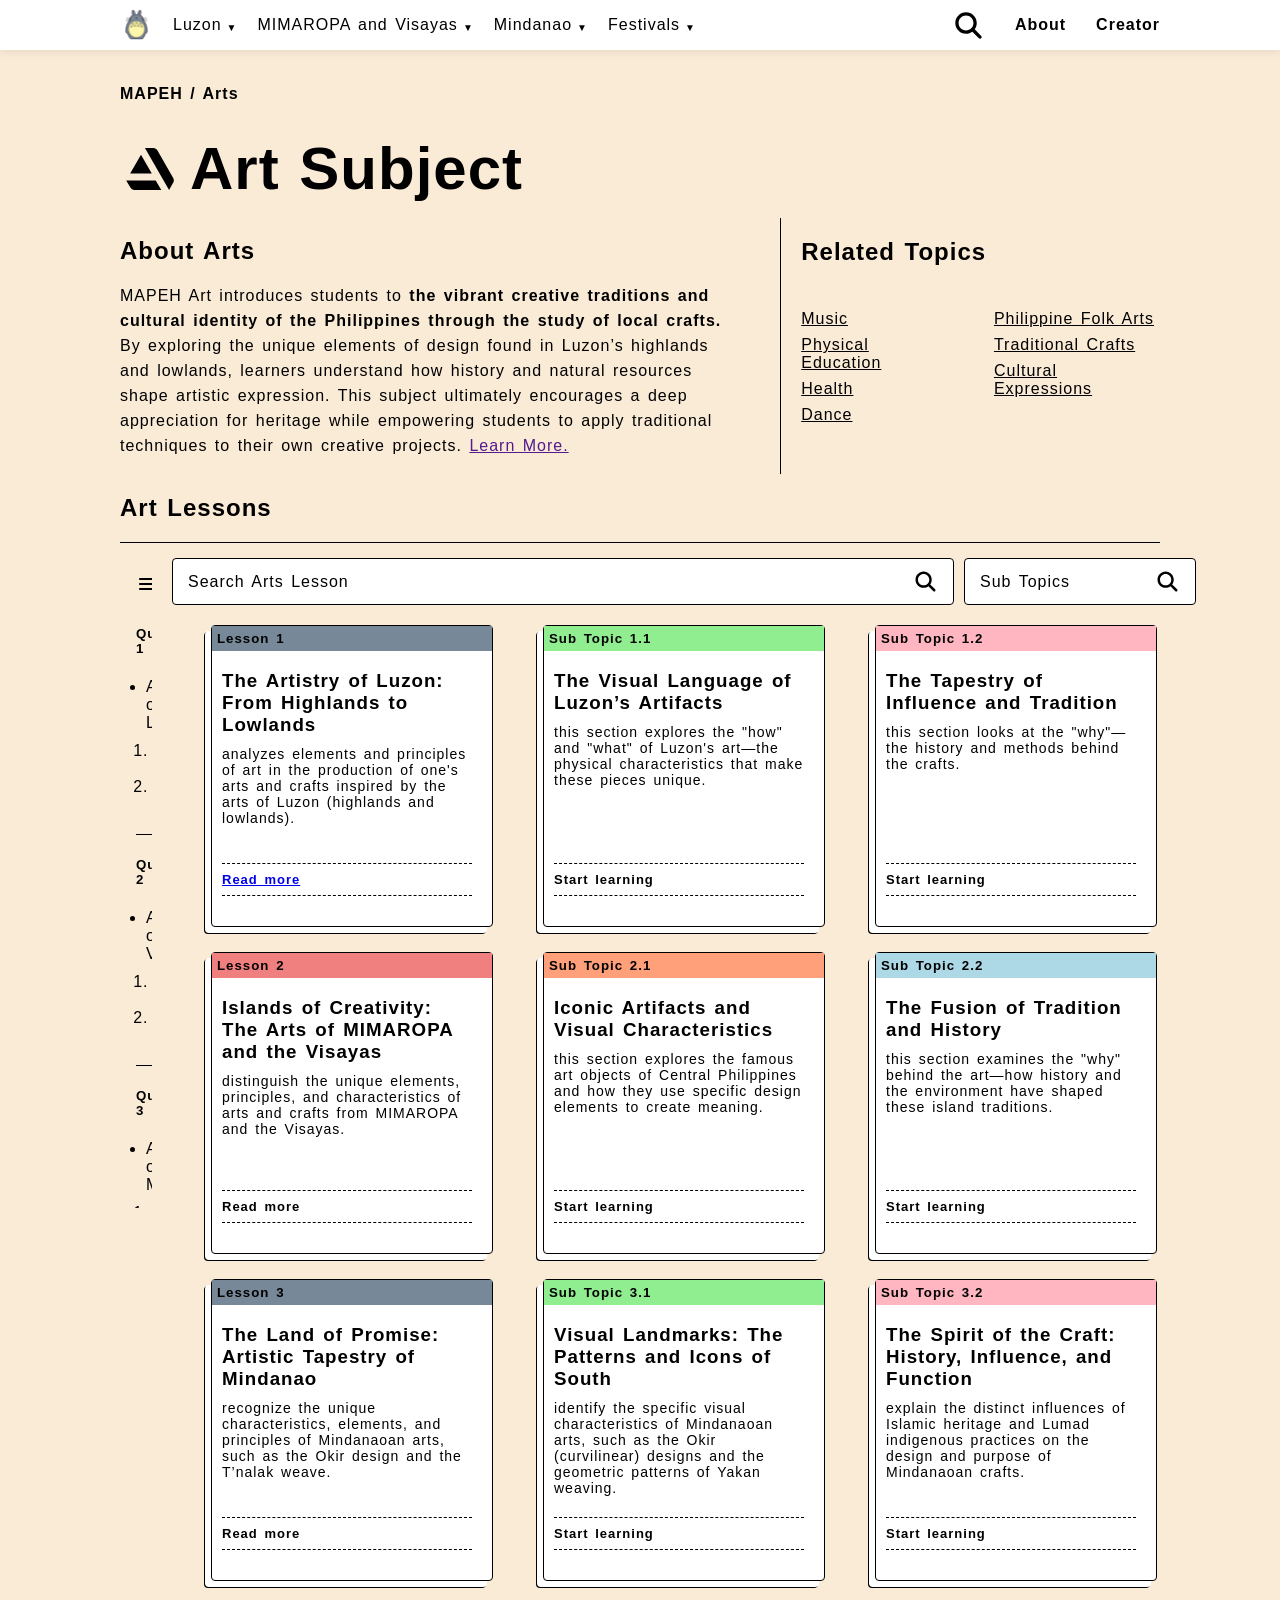
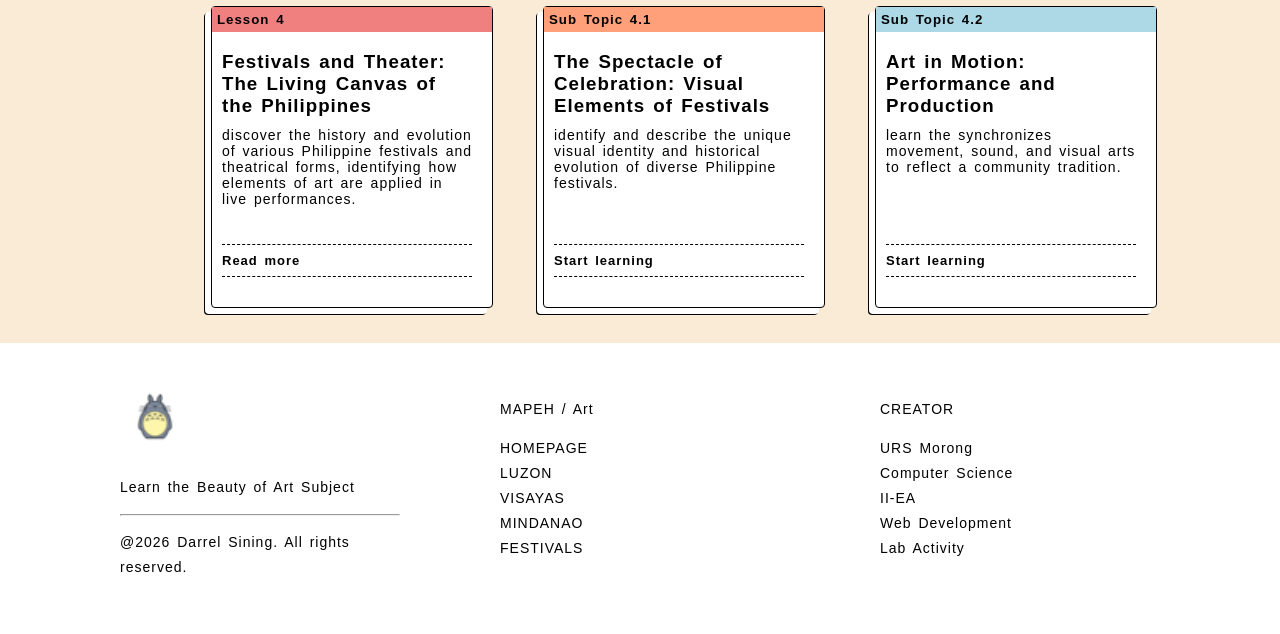
==== index.html @ 720c4911 "eyes" ====
<!DOCTYPE html>
<html lang="en">
<head>
    <meta charset="UTF-8">
    <meta name="viewport" content="width=device-width, initial-scale=1.0">
    <link rel="stylesheet" href="styles.css">
    <title>Arts</title>
</head>
<body>
    <div class="navigation-bar">
        <div class="logo-and-lessons">
            <img src="assets/icons/icons8-totoro-100ico.ico" alt="totoro ico">
            <ul>
                <li><a href="">Luzon <span class="arrow">▼</span></a></li>
                <li><a href="">MIMAROPA and Visayas <span class="arrow">▼</span></a></li>
                <li><a href="">Mindanao <span class="arrow">▼</span></a></li>
                <li><a href="">Festivals <span class="arrow">▼</span></a></li>
            </ul>
        </div>
        <div class="more">
            <img src="assets/icons/search.svg" alt="search">
            <p><a href=""><b>About</b></a></p>
            <p><a href=""><b>Creator</b></a></p>
        </div>
    </div>
    <div class="introduction">
        <p><b>MAPEH / Arts</b></p>
        <div class="logo-text">
            <img src="assets/icons/art.svg" alt="art icon">
            <h1>Art Subject</h1>
        </div>
    </div>
    <div class="introduction-infos-flex">
        <div class="introduction-infos">
            <h2>About Arts</h2>
            <p>MAPEH Art introduces students to <b>the vibrant creative traditions and cultural identity of the Philippines through the study of local crafts.</b> By exploring the unique elements of design found in Luzon’s highlands and lowlands, learners understand how history and natural resources shape artistic expression. This subject ultimately encourages a deep appreciation for heritage while empowering students to apply traditional techniques to their own creative projects. <a href="">Learn More.</a></p>
        </div>
        <div class="related-topics">
            <h2>Related Topics</h2>
            <div class="related-topics-list">
                <ul>
                    <li><a href="">Music</a></li>
                    <li><a href="">Physical Education</a></li>
                    <li><a href="">Health</a></li>
                    <li><a href="">Dance</a></li>
                </ul>
                <ul>
                    <li><a href="">Philippine Folk Arts</a></li>
                    <li><a href="">Traditional Crafts</a></li>
                    <li><a href="">Cultural Expressions</a></li>
                </ul>
            </div>
        </div>
    </div>
    <div class="lessons-header">
        <h2>Art Lessons</h2>
    </div>
    <div class="lessons-browse-all">
        <div class="lessons-browse">   
            <div class="lessons-browse-left">
                <img src="assets/icons/bars.svg" alt="bars icon">
                <h3>Browse</h3>
                <p>12 results</p>
            </div>
            <div class="lessons-list">
                <h5>Quarter 1</h5>
                <ul>
                    <li>Art of Luzon</li>
                    <ol>
                        <li>The Visual</li>
                        <li>The Tapesrty</li>
                    </ol>
                </ul>
                <h5>Quarter 2</h5>
                <ul>
                    <li>Art of Visayas</li>
                    <ol>
                        <li>Artifacts Visual</li>
                        <li>The Fusion</li>
                    </ol>
                </ul>
                <h5>Quarter 3</h5>
                <ul>
                    <li>Art of Mindanao</li>
                    <ol>
                        <li>Icons of South</li>
                        <li>Spirit Craft</li>
                    </ol>
                </ul>
                <h5>Quarter 4</h5>
                <ul>
                    <li>Art of Festivals</li>
                    <ol>
                        <li>The Spectacle</li>
                        <li>Art in Motion</li>
                    </ol>
                </ul>
                <div class="quiz-section">
                <h5>Qiuz</h5>
                <div class="quiz-button">
                        <a href=""><img src="assets/icons/feather.svg"></a>
                        <p><a href="">Take here</a></p>
                    </div>
                </div>
            </div>
        </div>
        <div class="lessons-all">
            <div class="lesson-search">
                <div class="lesson-search-text" >
                    <p>Search Arts Lesson</p>
                    <img src="assets/icons/search.svg" alt="search">
                </div>
                <div class="lesson-search-sub">
                    <p>Sub Topics</p>
                    <img src="assets/icons/search.svg" alt="search">
                </div>
            </div>
            <div class="lesson-box">
                <div class="select-box-lesson">
                    <h5 style="background-color: lightslategray;">Lesson 1</h5>
                    <h3>The Artistry of Luzon: From Highlands to Lowlands</h3>
                    <p>analyzes elements and principles of art in the production of one's arts and crafts inspired by the arts of Luzon (highlands and lowlands).</p>
                    <h6><a href="lesson1.html">Read more</a></h6>
                </div>
                <div class="select-box-lesson" >
                    <h5 style="background-color: lightgreen;">Sub Topic 1.1</h5>
                    <h3>The Visual Language of Luzon’s Artifacts</h3>
                    <p>this section explores the "how" and "what" of Luzon's art—the physical characteristics that make these pieces unique.</p>
                    <h6>Start learning</h6>
                </div>
                <div class="select-box-lesson" >
                    <h5 style="background-color: lightpink;">Sub Topic 1.2</h5>
                    <h3>The Tapestry of Influence and Tradition</h3>
                    <p>this section looks at the "why"—the history and methods behind the crafts.</p>
                    <h6>Start learning</h6>
                </div>
            </div>
            <div class="lesson-box">
                <div class="select-box-lesson">
                    <h5 style="background-color: lightcoral;">Lesson 2</h5>
                    <h3>Islands of Creativity: The Arts of MIMAROPA and the Visayas</h3>
                    <p>distinguish the unique elements, principles, and characteristics of arts and crafts from MIMAROPA and the Visayas.</p>
                    <h6>Read more</h6>
                </div>
                <div class="select-box-lesson" >
                    <h5 style="background-color: lightsalmon;">Sub Topic 2.1</h5>
                    <h3>Iconic Artifacts and Visual Characteristics</h3>
                    <p>this section explores the famous art objects of Central Philippines and how they use specific design elements to create meaning.</p>
                    <h6>Start learning</h6>
                </div>
                <div class="select-box-lesson" >
                    <h5 style="background-color: lightblue;">Sub Topic 2.2</h5>
                    <h3>The Fusion of Tradition and History</h3>
                    <p>this section examines the "why" behind the art—how history and the environment have shaped these island traditions.</p>
                    <h6>Start learning</h6>
                </div>
            </div>
            <div class="lesson-box">
                <div class="select-box-lesson">
                    <h5 style="background-color: lightslategray;">Lesson 3</h5>
                    <h3>The Land of Promise: Artistic Tapestry of Mindanao</h3>
                    <p>recognize the unique characteristics, elements, and principles of Mindanaoan arts, such as the Okir design and the T’nalak weave.</p>
                    <h6>Read more</h6>
                </div>
                <div class="select-box-lesson" >
                    <h5 style="background-color: lightgreen;">Sub Topic 3.1</h5>
                    <h3>Visual Landmarks: The Patterns and Icons of South</h3>
                    <p>identify the specific visual characteristics of Mindanaoan arts, such as the Okir (curvilinear) designs and the geometric patterns of Yakan weaving.</p>
                    <h6>Start learning</h6>
                </div>
                <div class="select-box-lesson" >
                    <h5 style="background-color: lightpink;">Sub Topic 3.2</h5>
                    <h3>The Spirit of the Craft: History, Influence, and Function</h3>
                    <p>explain the distinct influences of Islamic heritage and Lumad indigenous practices on the design and purpose of Mindanaoan crafts.</p>
                    <h6>Start learning</h6>
                </div>
            </div>
            <div class="lesson-box">
                <div class="select-box-lesson">
                    <h5 style="background-color: lightcoral;">Lesson 4</h5>
                    <h3>Festivals and Theater: The Living Canvas of the Philippines</h3>
                    <p>discover the history and evolution of various Philippine festivals and theatrical forms, identifying how elements of art are applied in live performances.</p>
                    <h6>Read more</h6>
                </div>
                <div class="select-box-lesson" >
                    <h5 style="background-color: lightsalmon;">Sub Topic 4.1</h5>
                    <h3>The Spectacle of Celebration: Visual Elements of Festivals</h3>
                    <p>identify and describe the unique visual identity and historical evolution of diverse Philippine festivals.<p>
                    <h6>Start learning</h6>
                </div>
                <div class="select-box-lesson" >
                    <h5 style="background-color: lightblue;">Sub Topic 4.2</h5>
                    <h3>Art in Motion: Performance and Production</h3>
                    <p>learn the synchronizes movement, sound, and visual arts to reflect a community tradition.</p>
                    <h6>Start learning</h6>
                </div>
            </div>
        </div>
    </div>
    <div class="footer">
        <div>
            <img src="assets/icons/icons8-totoro-100ico.ico" alt="totoro ico">
            <p>Learn the Beauty of Art Subject</p>
            <hr>
            <p>@2026 Darrel Sining. All rights reserved.</p>
        </div>
        <div>
            <p>MAPEH / Art</p>
            <ul style="letter-spacing: 1px; word-spacing: 2px; line-height: 25px;">
                <li><a href="">HOMEPAGE</a></li>
                <li><a href="">LUZON</a></li>
                <li><a href="">VISAYAS</a></li>
                <li><a href="">MINDANAO</a></li>
                <li><a href="">FESTIVALS</a></li>
            </ul>
        </div>
        <div class="about">
            <p><a href="creator.html">CREATOR</a></p>
            <ul style="letter-spacing: 1px; word-spacing: 2px; line-height: 25px;">
                <li>URS Morong</li>
                <li>Computer Science</li>
                <li>II-EA</li>
                <li>Web Development</li>
                <li>Lab Activity</li>
            </ul>
        </div>
    </div>
</body>
</html>
---- styles.css ----
body {
    margin: 0;
    background-color: antiquewhite;
    color: black;
    font-family: sans-serif;
    letter-spacing: 1px;
    word-spacing: 2px;
}
.navigation-bar {
    background-color: white;
    position: sticky;
    top: 0;
    z-index: 1000;
    display: flex;
    justify-content: space-between;
    align-items: center;
    padding-left: 120px;
    padding-right: 120px;
    margin: 0;
    box-shadow: 0 2px 8px rgba(0, 0, 0, 0.08);
}
.navigation-bar img {
    width: 33px;
    height: 33px;
}
.navigation-bar ul {
    display: flex;
    list-style-type: none;
    gap: 20px;
    margin: 0;
    padding: 0;
}
.logo-and-lessons {
    display: flex;
    align-items: center;
    gap: 20px;
}
.more {
    display: flex;
    align-items: center;
    gap: 30px;
}
.navigation-bar a {
    text-decoration: none;
    color: black;
    display: inline-flex;
    align-items: center;
    gap: 5px;
}
.arrow {
    font-size: 10px;
    line-height: 1;
    margin-top: 5px;
}
.introduction {
    margin-top: 35px;
    margin-left: 120px;
    margin-right: 120px;
}
.introduction img {
    width: 60px;
    height: 60px;
}
.introduction .logo-text {
    display: flex;
    align-items: center;
    gap: 10px;
    font-size: 30px;
    margin-bottom: -25px;
    margin-top: -25px;
}
.introduction-infos-flex {
    display: flex;
    gap: 20px;
    margin-left: 120px;
    margin-right: 120px;
}
.introduction-infos {
    width: 60%;
    padding-right: 45px;
    border-right: 1px solid black;
    letter-spacing: 1px;
    word-spacing: 2px;
    line-height: 25px;
}
.related-topics-list {
    display: flex;
    padding: 0;
    gap: 40px;
    ul {
        list-style-type: none;
        padding: 0;
    }
    li {
        margin-top: 8px;
    }
    a {
        text-decoration: underline;
        color: black;
    }
}
.lessons-header {
    margin-left: 120px;
    margin-right: 120px;
    border-bottom: 1px solid black;
    margin-bottom: 15px;
}
.lessons-browse-all {
    display: flex;
    margin-left: 120px;
    margin-right: 120px;
}
.lessons-browse {
    position: sticky;
    top: 80px;
    width: 25%;
    max-height: 650px;
    overflow-y: auto;
    padding: 16px;
    box-sizing: border-box;
}
.lessons-browse-left {
    display: flex;
    align-items: center;
    gap: 10px;
    margin-top: -20px;
    flex-wrap: nowrap;
    img {
        width: 20px;
        height: 20px;
    }
    p {
        margin: 0;
        white-space: nowrap;
    }
}
.lessons-list {
    margin-top: -10px;
}
.lessons-list ul {
    border-bottom: 1px solid black;
    margin-top: -10px;
    padding: 10px;
}
.lessons-list ol {
    padding: 10px;
}
.lessons-all {
    margin-left: 20px;
}
.lesson-search {
    display: flex;
    gap: 10px;
    align-items: center;
}
.lesson-search-text,
.lesson-search-sub {
    background-color: white;
    padding: 10px 15px;
    border: 1px solid black;
    border-radius: 4px;
    display: flex;
    align-items: center;
    justify-content: space-between;
    white-space: nowrap;
}
.lesson-search-text {
    width: 750px;
}
.lesson-search-sub {
    width: 200px;
}
.lesson-search-text p,
.lesson-search-sub p {
    margin: 0;
}
.lesson-search-text img,
.lesson-search-sub img {
    width: 25px;
    height: 25px;
    margin: 0;
    padding: 0;
}
.lesson-box {
    margin-top: 20px;
    margin-bottom: 25px;
    display: flex;
    justify-content: center;
    gap: 50px;
}
.select-box-lesson {
    width: 25%;
    background-color: white;
    border: 1px solid black;
    border-radius: 4px;
    padding-left: 10px;
    padding-right: 20px;
    height: 300px;
    width: 250px;
    box-shadow: 
    -6px 6px 0px 0px white,     
    -7px 7px 0px 0px black;
    display: flex;
    flex-direction: column;
}
.select-box-lesson p {
    margin-top: -8px;
    font-size: 14px;
}
.select-box-lesson h5 {
    margin: -0px;
    padding: 5px;
    margin-left: -10px;
    margin-right: -20px;
}
.select-box-lesson h6 {
    border-top: 1px dashed black;
    border-bottom: 1px dashed black;
    margin-top: auto;
    font-size: 13px;
    padding-top: 8px;
    padding-bottom: 8px;
}
.quiz-button {
    background-color: cadetblue;
    border: 1px solid black;
    border-radius: 4px;
    display: flex;
    align-items: center;
    gap: 10px;
    padding: 10px;
}
.quiz-button img {
    width: 25px;
    height: 25px;
}
.quiz-button p {
    margin: 0;
}
.quiz-button a {
    text-decoration: none;
    color: black;
}
.footer {
    margin-top: 10px;
    font-size: 14px;
    color: black;
    background-color: white;
    display: flex;
    flex-wrap: wrap;
    justify-content: space-between;
    gap: 100px;
    padding: 40px 120px;
    box-sizing: border-box;
    letter-spacing: 1px;
    word-spacing: 2px;
    line-height: 25px;
    box-shadow: 0 2px 8px rgba(0, 0.08, 0, 0.);
}
.footer > div {
    flex: 1 1 250px;
    min-width: 220px;
}
.footer ul {
    list-style: none;
    padding: 0;
    margin: 0;
}
.footer img {
    padding: 10px;
    height: 50px;
    width: 50px;
}
.footer a {
    color: black;
    text-decoration: none;
}
.textile-bg {
    padding: 20px;
    background-image: url(assets/images/texting-bg.jpg);
}
.lesson-box-intro {
    background-color: antiquewhite;
    width: 65%;
    height: 410px;
    margin-left: 17.5%;
    border-radius: 4px;
}
.lesson-intro {
    display: flex;
    padding: 30px;
    gap: 10px;
}
.lesson-introduction {
    width: 65%;
    padding-right: 10px;
}
.lesson-path-box {
    margin-top: 30px;
    height: 70%;
    width: 30%;
    border: 1px solid black;
    padding: 25px;
    padding-top: 15px;
    box-shadow: 
    6px 6px 0px 0px antiquewhite,     
    7px 7px 0px 0px black;
}
.lesson-path-box .sub-topics {
    display: flex;
    align-items: center;
    border-bottom: 1px solid black;
}
.sub-topics img {
    width: 25px;
    height: 25px;
}
.lesson-path-box p {
    padding-bottom: 10px;
}
.read-more-button {
    background-color: blue;
    border-radius: 4px;
    margin-left: 3%;
    width: 120px;
    margin-top: -10px;
}
.read-more-button p {
    text-align: center;
    padding: 10px;
    color: white;
}
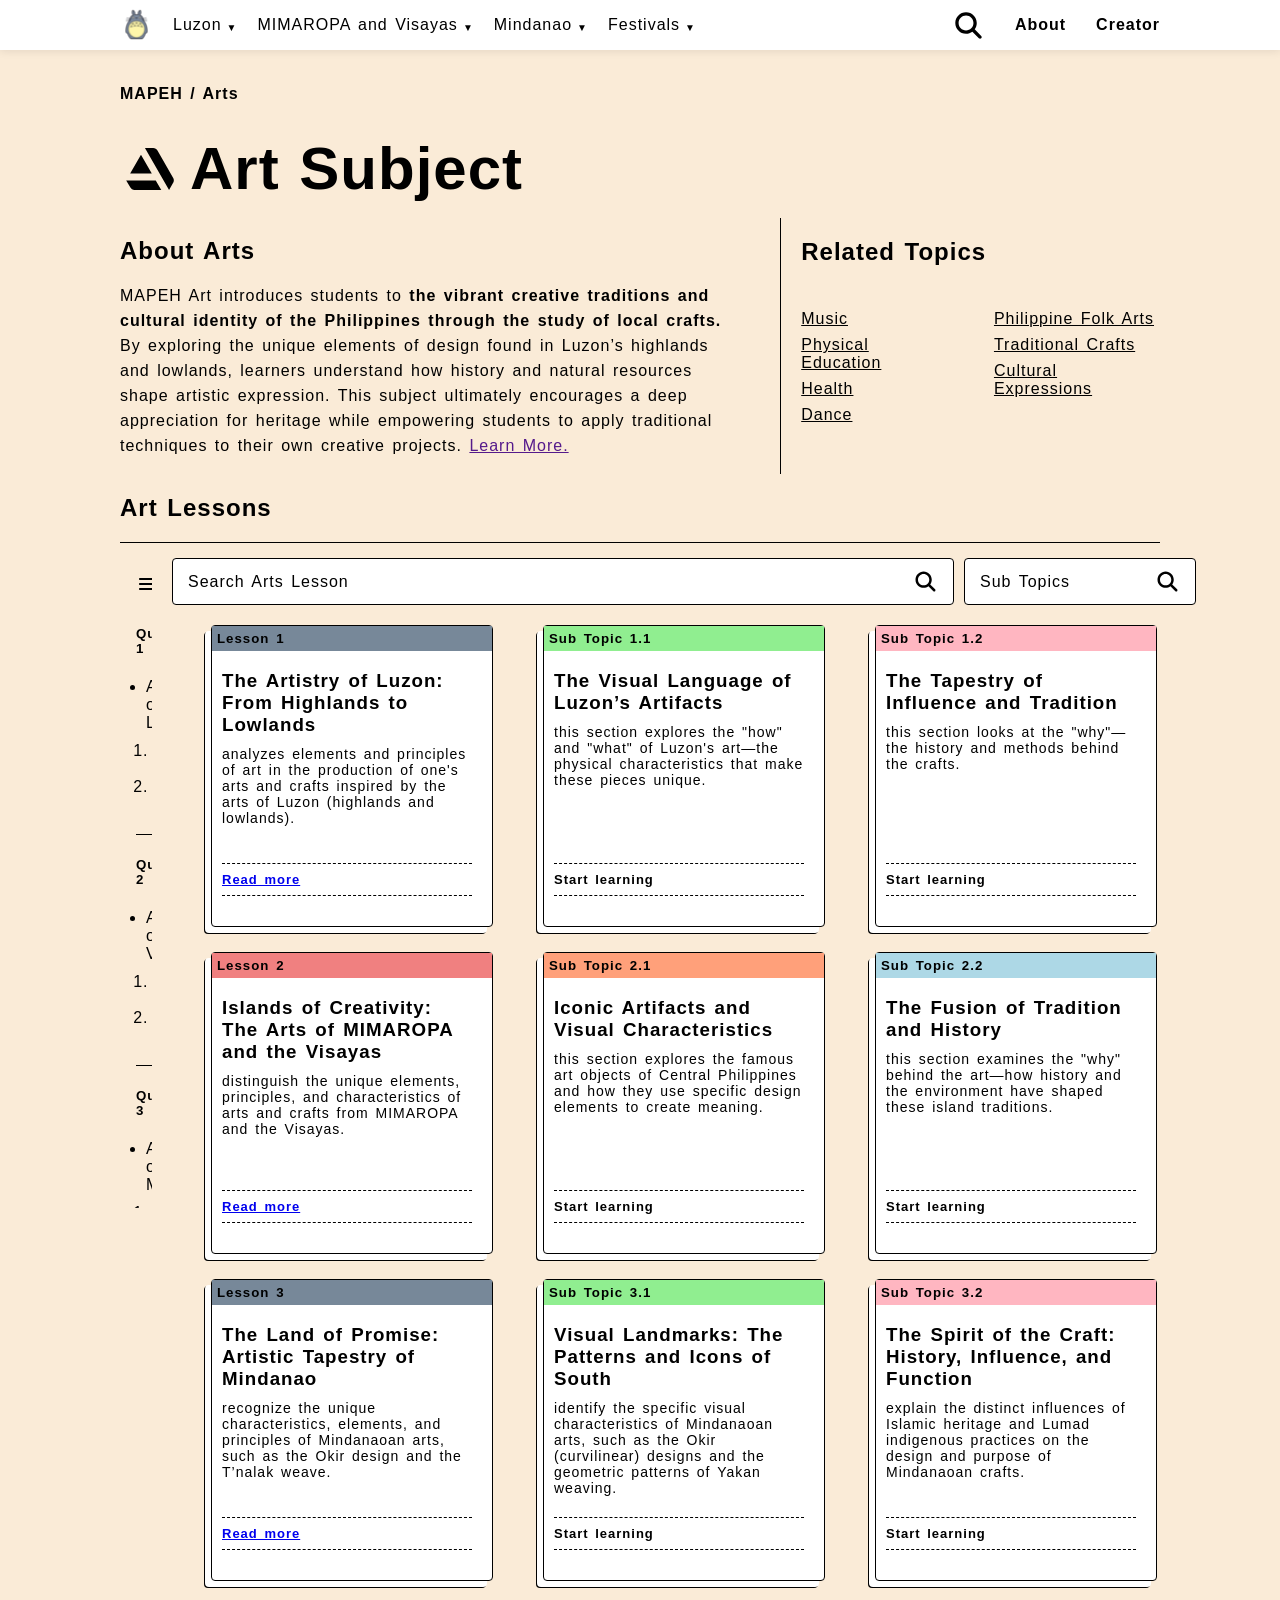
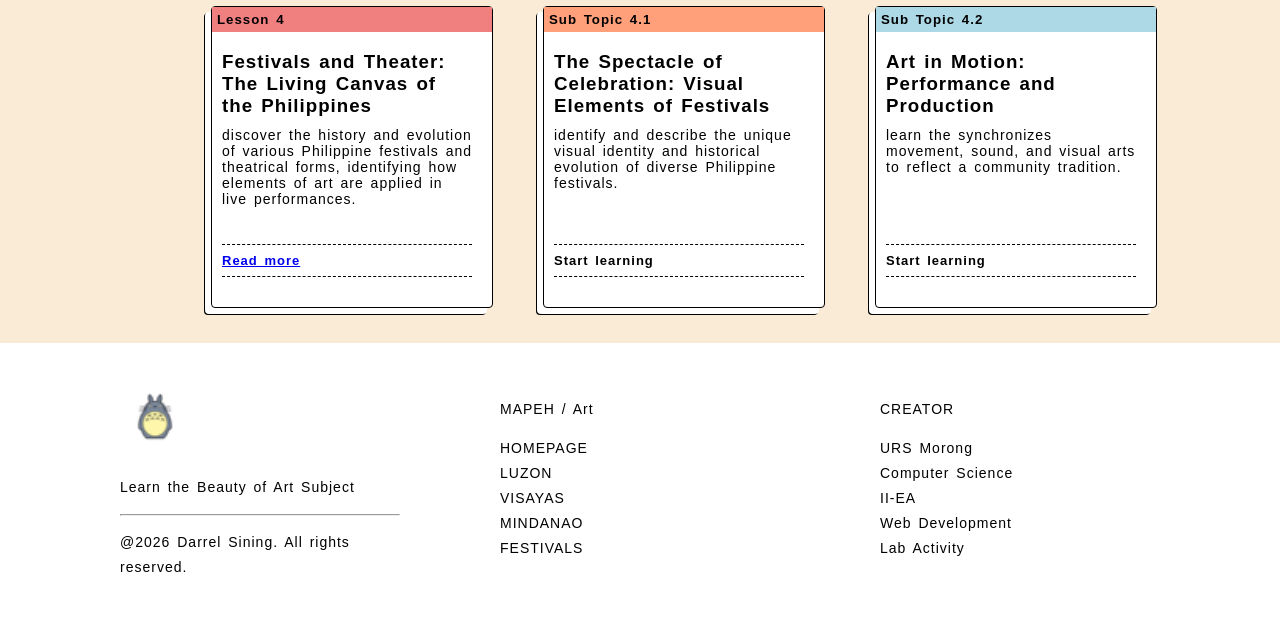
==== commit 8a367849: "woa" ====
--- a/index.html
+++ b/index.html
@@ -140,7 +140,7 @@
                     <h5 style="background-color: lightcoral;">Lesson 2</h5>
                     <h3>Islands of Creativity: The Arts of MIMAROPA and the Visayas</h3>
                     <p>distinguish the unique elements, principles, and characteristics of arts and crafts from MIMAROPA and the Visayas.</p>
-                    <h6>Read more</h6>
+                    <h6><a href="lesson2.html">Read more</a></h6>
                 </div>
                 <div class="select-box-lesson" >
                     <h5 style="background-color: lightsalmon;">Sub Topic 2.1</h5>
@@ -160,7 +160,7 @@
                     <h5 style="background-color: lightslategray;">Lesson 3</h5>
                     <h3>The Land of Promise: Artistic Tapestry of Mindanao</h3>
                     <p>recognize the unique characteristics, elements, and principles of Mindanaoan arts, such as the Okir design and the T’nalak weave.</p>
-                    <h6>Read more</h6>
+                    <h6><a href="lesson3.html">Read more</a></h6>
                 </div>
                 <div class="select-box-lesson" >
                     <h5 style="background-color: lightgreen;">Sub Topic 3.1</h5>
@@ -180,7 +180,7 @@
                     <h5 style="background-color: lightcoral;">Lesson 4</h5>
                     <h3>Festivals and Theater: The Living Canvas of the Philippines</h3>
                     <p>discover the history and evolution of various Philippine festivals and theatrical forms, identifying how elements of art are applied in live performances.</p>
-                    <h6>Read more</h6>
+                    <h6><a href="lesson4.html">Read more</a></h6>
                 </div>
                 <div class="select-box-lesson" >
                     <h5 style="background-color: lightsalmon;">Sub Topic 4.1</h5>
--- a/styles.css
+++ b/styles.css
@@ -278,12 +278,15 @@
 .textile-bg {
     padding: 20px;
     background-image: url(assets/images/texting-bg.jpg);
+    display: flex;
+    justify-content: center;
 }
 .lesson-box-intro {
     background-color: antiquewhite;
     width: 65%;
+    max-width: 1000px;
     height: 410px;
-    margin-left: 17.5%;
+    margin: 0 auto;
     border-radius: 4px;
 }
 .lesson-intro {
@@ -309,24 +312,97 @@
 .lesson-path-box .sub-topics {
     display: flex;
     align-items: center;
+    gap: 10px;
     border-bottom: 1px solid black;
+    padding: 10px 0;
 }
 .sub-topics img {
     width: 25px;
     height: 25px;
-}
-.lesson-path-box p {
-    padding-bottom: 10px;
+    padding: 0;
+}
+.lesson-path-box .sub-topics p {
+    margin: 0;
+    line-height: 1.4;
 }
 .read-more-button {
     background-color: blue;
     border-radius: 4px;
     margin-left: 3%;
     width: 120px;
-    margin-top: -10px;
+    margin-top: -15px;
+}
+.read-more-button a {
+    text-decoration: none;
+    color: white;
 }
 .read-more-button p {
     text-align: center;
     padding: 10px;
     color: white;
+}
+.about-this-lesson {
+    margin-top:25px;
+    width: 40%;
+    margin-left: 20%;
+}
+.about-this-lesson p {
+    line-height: 25px;
+}
+.objective-box {
+    margin-left: 20%;
+    max-width: 900px;
+    margin: 0 auto;
+    background-color: white;
+    padding: 20px;
+    border: 1px solid black;
+}
+.objective-top {
+    border-bottom: 1px solid black;
+}
+.objective-box .info-ul .infos {
+    display: flex;
+    gap: 20px;
+}
+.info-ul {
+    margin-top: -20px;
+    display: flex;
+    gap: 50px
+}
+.info-ul p {
+    margin-left: 430px;
+}
+.objective-text {
+    padding-top: 15px;
+    border-bottom: 1px solid black;
+}
+.objective-text ul {
+    margin-top: -12px;
+}
+.objective-intro {
+    display: flex;
+    align-items: center;
+    gap: 15px;
+}
+.objective-intro img {
+    width: 25px;
+    height: 25px;
+}
+.objective-text li {
+    padding-top: 15px;
+}
+.obj-quiz {
+    margin-top: -10px;
+    background-color: blue;
+    color: white;
+    border-radius: 4px;
+    width: 130px;
+}
+.obj-quiz p{
+    padding: 10px;
+    text-align: center;
+}
+.obj-quiz a {
+    text-decoration: none;
+    color: white;
 }
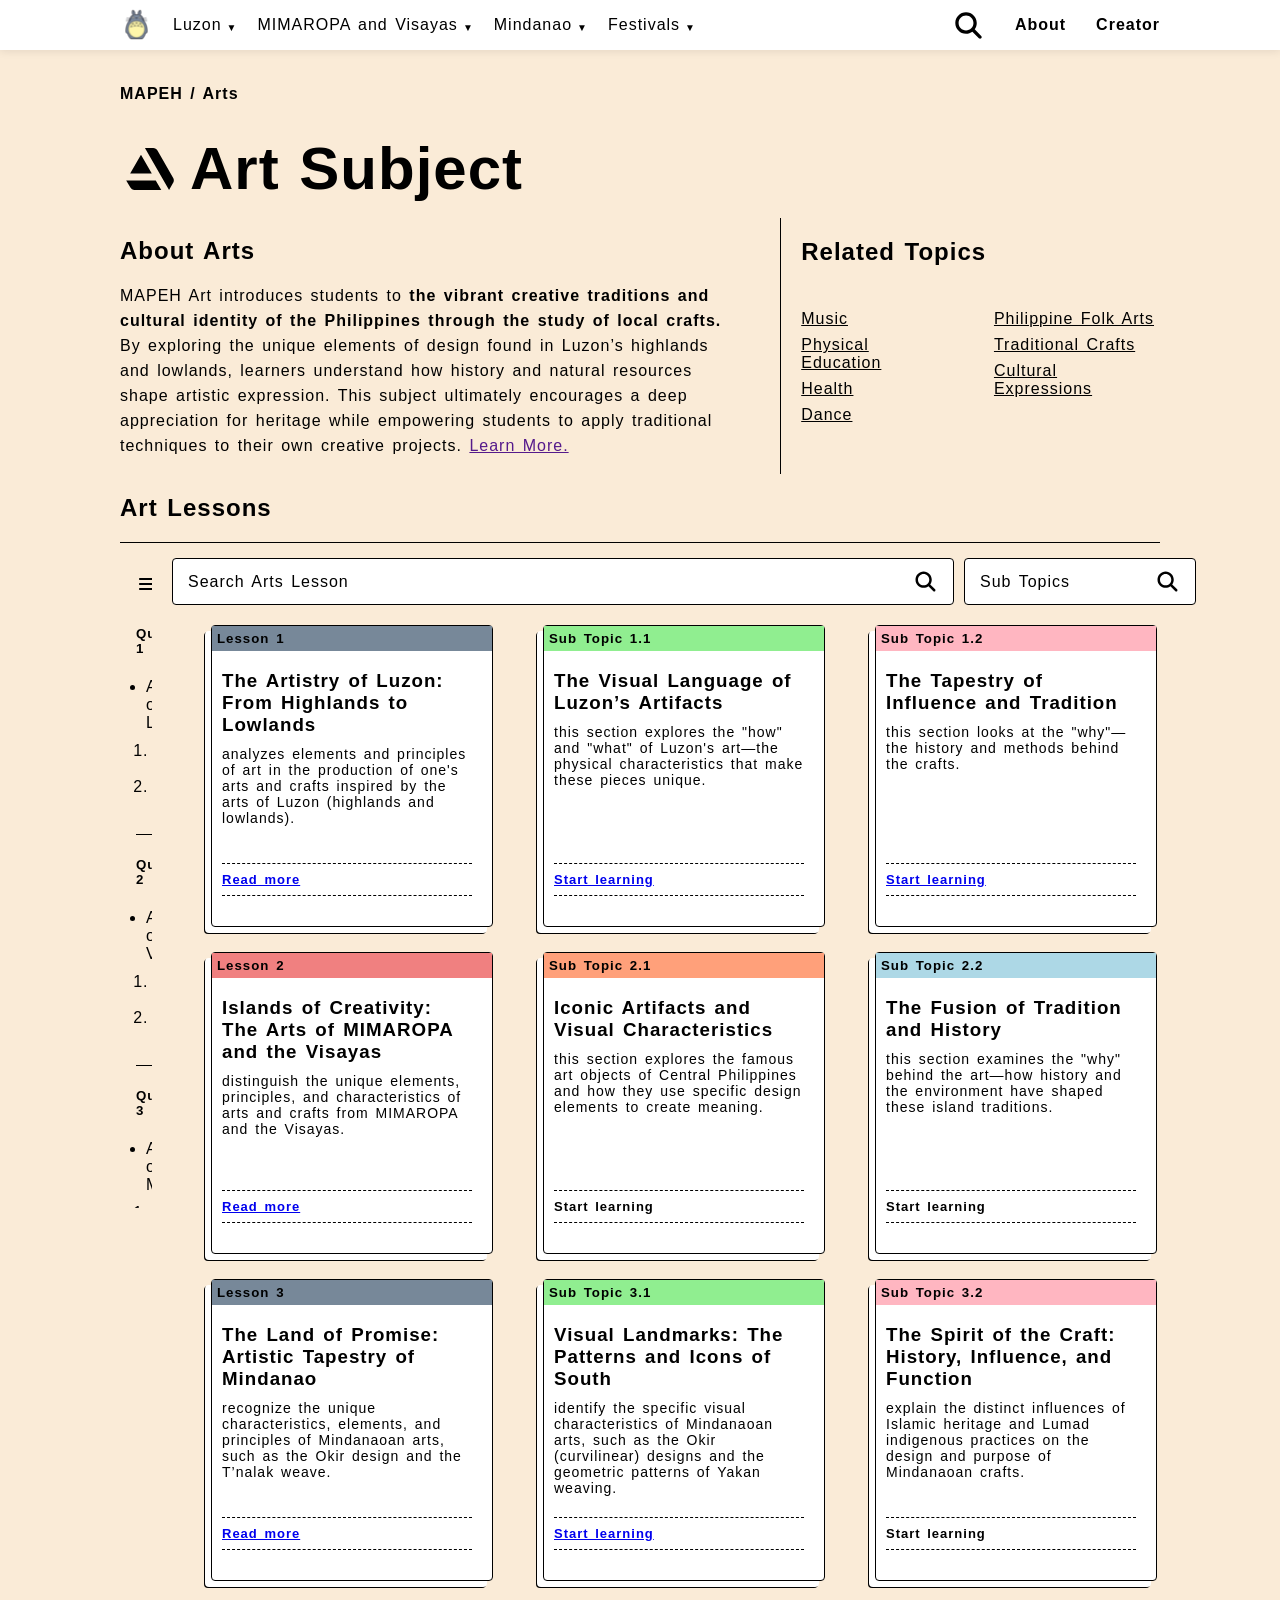
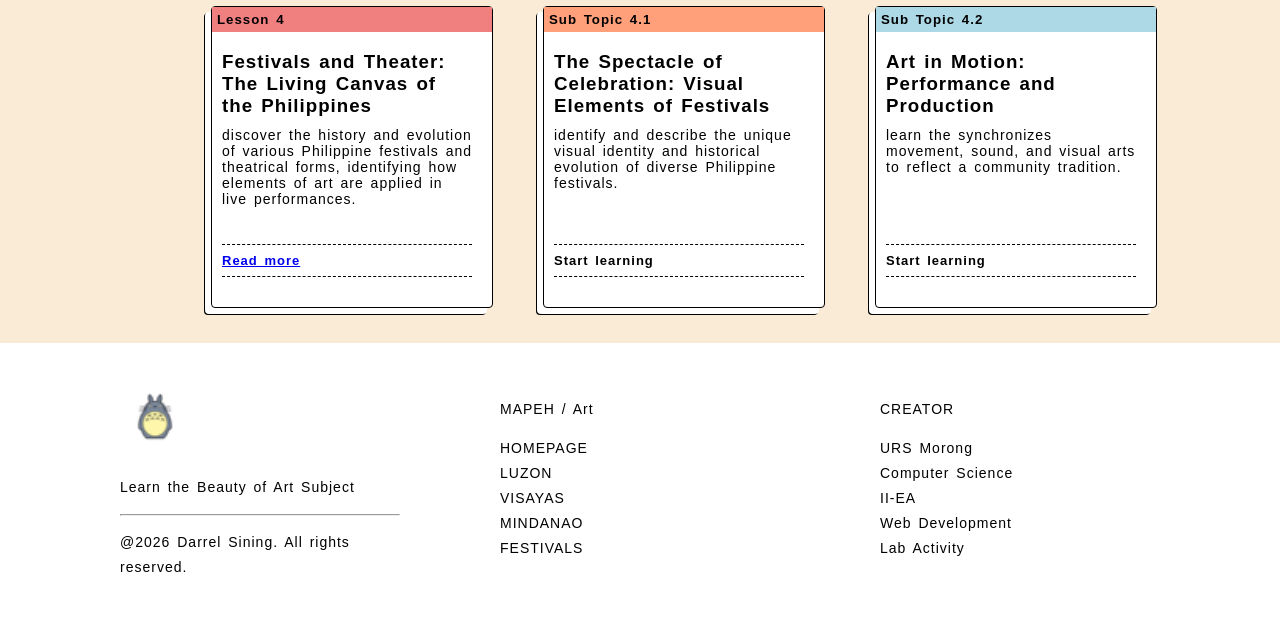
==== commit e9dfeb60: "too much" ====
--- a/index.html
+++ b/index.html
@@ -126,13 +126,13 @@
                     <h5 style="background-color: lightgreen;">Sub Topic 1.1</h5>
                     <h3>The Visual Language of Luzon’s Artifacts</h3>
                     <p>this section explores the "how" and "what" of Luzon's art—the physical characteristics that make these pieces unique.</p>
-                    <h6>Start learning</h6>
+                    <h6><a href="subtopic1.1.html">Start learning</a></h6>
                 </div>
                 <div class="select-box-lesson" >
                     <h5 style="background-color: lightpink;">Sub Topic 1.2</h5>
                     <h3>The Tapestry of Influence and Tradition</h3>
                     <p>this section looks at the "why"—the history and methods behind the crafts.</p>
-                    <h6>Start learning</h6>
+                    <h6><a href="subtopic1.2.html">Start learning</a></h6>
                 </div>
             </div>
             <div class="lesson-box">
@@ -166,7 +166,7 @@
                     <h5 style="background-color: lightgreen;">Sub Topic 3.1</h5>
                     <h3>Visual Landmarks: The Patterns and Icons of South</h3>
                     <p>identify the specific visual characteristics of Mindanaoan arts, such as the Okir (curvilinear) designs and the geometric patterns of Yakan weaving.</p>
-                    <h6>Start learning</h6>
+                    <h6><a href="subtopic3.1.html">Start learning</a></h6>
                 </div>
                 <div class="select-box-lesson" >
                     <h5 style="background-color: lightpink;">Sub Topic 3.2</h5>
--- a/styles.css
+++ b/styles.css
@@ -405,4 +405,40 @@
 .obj-quiz a {
     text-decoration: none;
     color: white;
+}
+.picture-desc-flex {
+    margin: 20px auto;
+    display: flex;
+    justify-content: center;
+    gap: 35px
+}
+.picture-desc {
+    display: flex;
+    width: 40%;
+    height: 305px;
+    border: 1px solid black;
+    border-radius: 4px;
+    background-color: white;
+    box-shadow: 
+    6px 6px 0px 0px white,     
+    7px 7px 0px 0px black;
+}
+.picture-desc-img {
+    margin: 10px;
+    border: 1px solid black;
+    border-radius: 4px;
+}
+.picture-desc-img h4 {
+    margin: 0;
+    padding: 8px;
+    text-align: center;
+    background-color: lightcoral;
+}
+.picture-desc-img img {
+    margin-bottom: -5px;
+    width: 250px;
+    height: 250px;
+}
+.desc-text {
+    padding: 10px;
 }
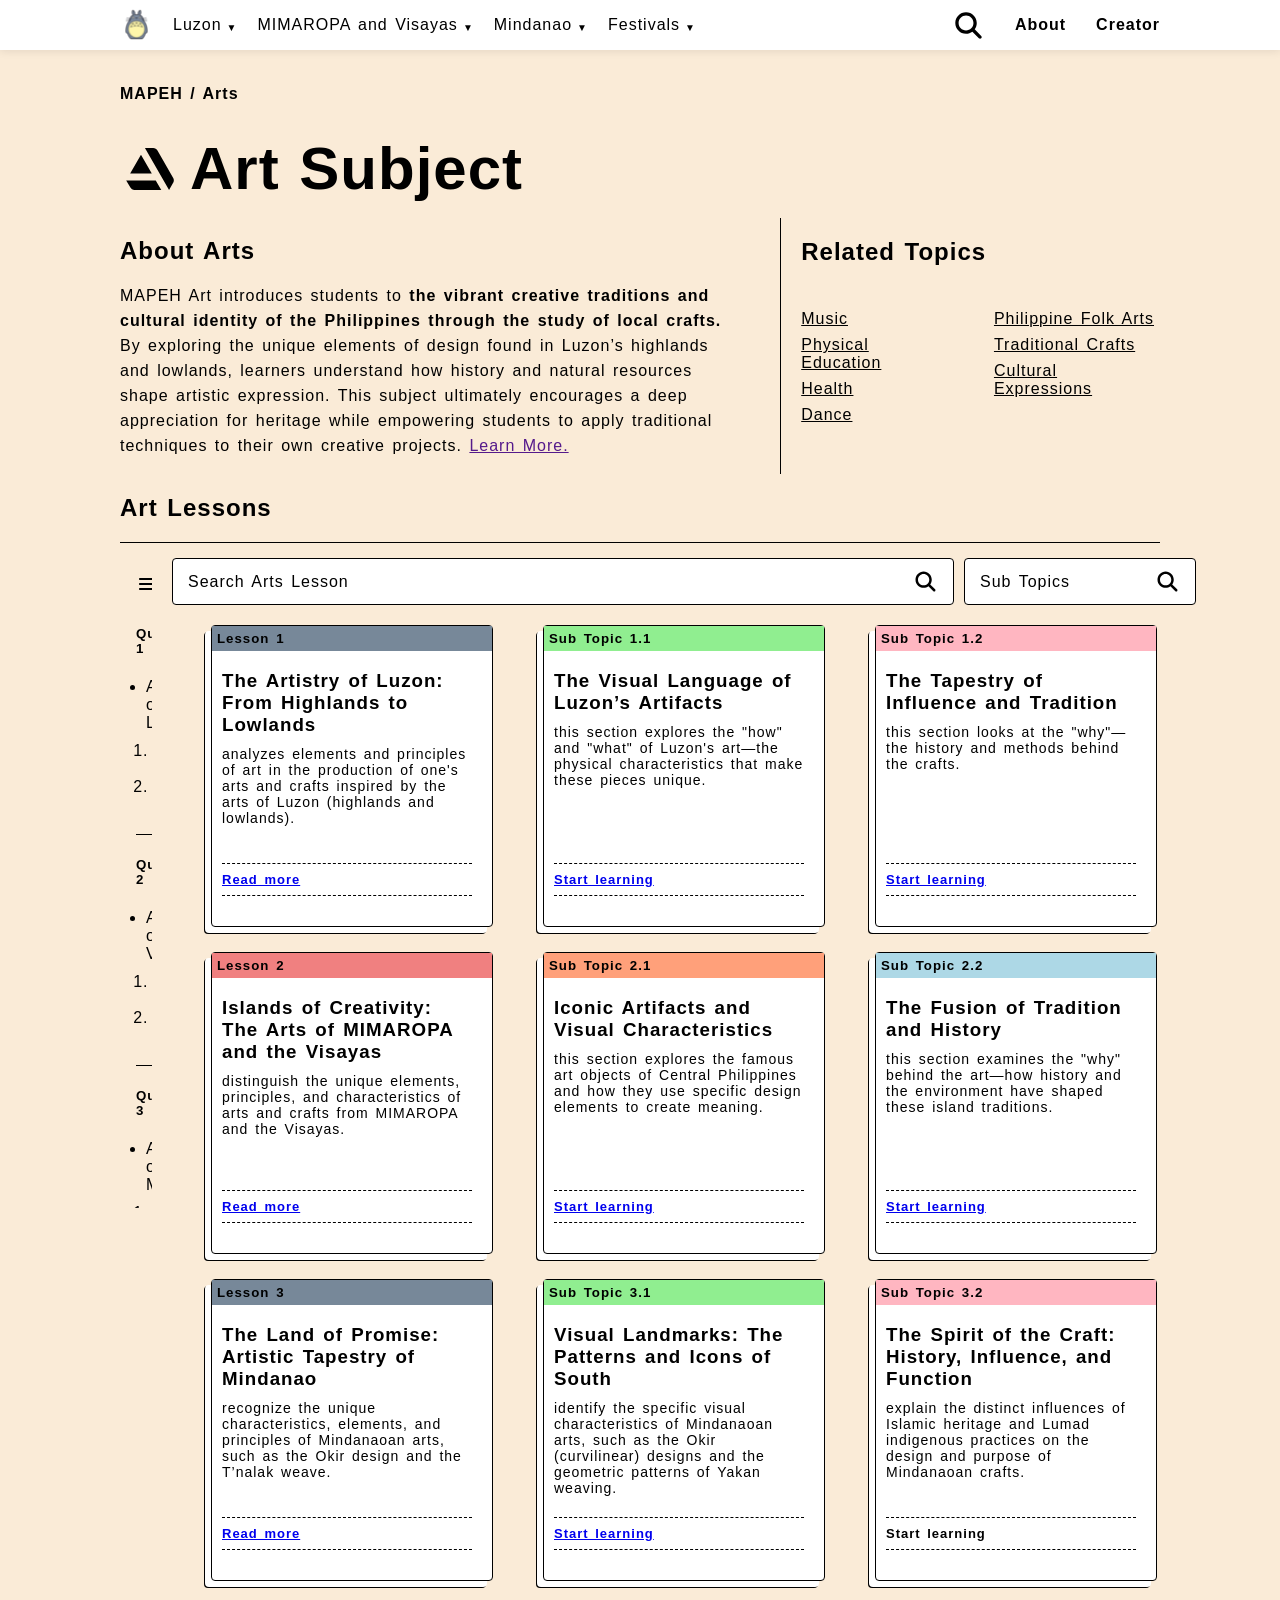
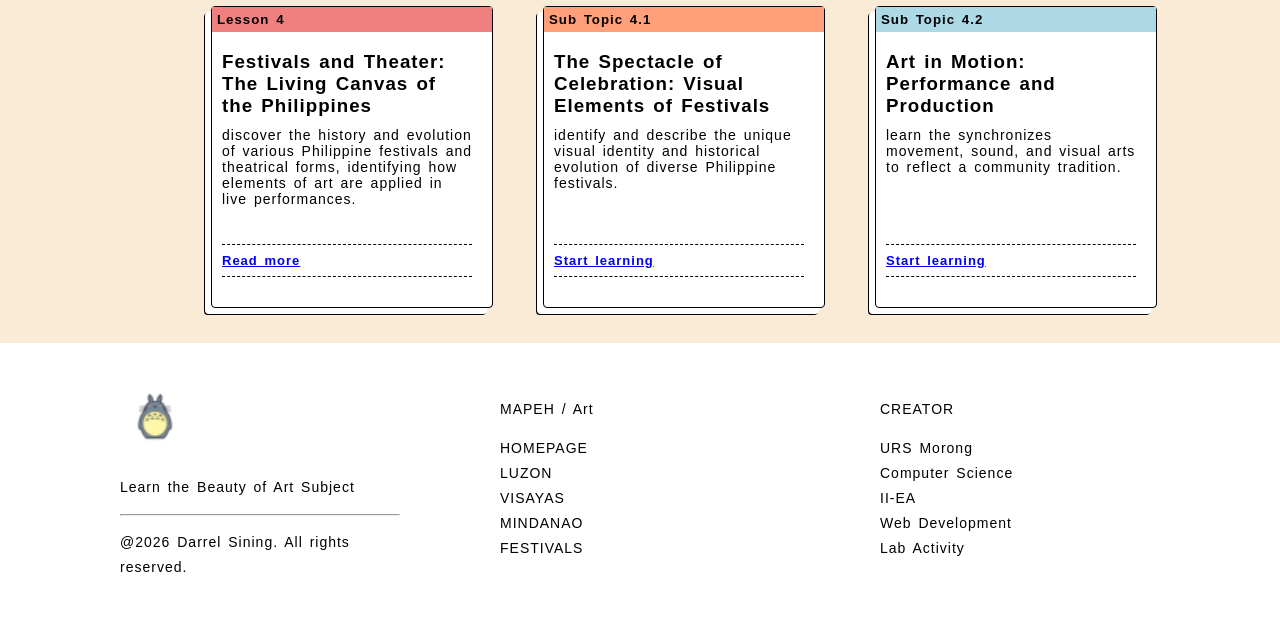
==== commit 76d67dd7: "right" ====
--- a/index.html
+++ b/index.html
@@ -146,13 +146,13 @@
                     <h5 style="background-color: lightsalmon;">Sub Topic 2.1</h5>
                     <h3>Iconic Artifacts and Visual Characteristics</h3>
                     <p>this section explores the famous art objects of Central Philippines and how they use specific design elements to create meaning.</p>
-                    <h6>Start learning</h6>
+                    <h6><a href="subtopic2.1.html">Start learning</a></h6>
                 </div>
                 <div class="select-box-lesson" >
                     <h5 style="background-color: lightblue;">Sub Topic 2.2</h5>
                     <h3>The Fusion of Tradition and History</h3>
                     <p>this section examines the "why" behind the art—how history and the environment have shaped these island traditions.</p>
-                    <h6>Start learning</h6>
+                    <h6><a href="subtopic2.2.html">Start learning</a></h6>
                 </div>
             </div>
             <div class="lesson-box">
@@ -186,13 +186,13 @@
                     <h5 style="background-color: lightsalmon;">Sub Topic 4.1</h5>
                     <h3>The Spectacle of Celebration: Visual Elements of Festivals</h3>
                     <p>identify and describe the unique visual identity and historical evolution of diverse Philippine festivals.<p>
-                    <h6>Start learning</h6>
+                    <h6><a href="subtopic4.1.html">Start learning</a></h6>
                 </div>
                 <div class="select-box-lesson" >
                     <h5 style="background-color: lightblue;">Sub Topic 4.2</h5>
                     <h3>Art in Motion: Performance and Production</h3>
                     <p>learn the synchronizes movement, sound, and visual arts to reflect a community tradition.</p>
-                    <h6>Start learning</h6>
+                    <h6><a href="subtopic4.2.html">Start learning</a></h6>
                 </div>
             </div>
         </div>
--- a/styles.css
+++ b/styles.css
@@ -315,6 +315,10 @@
     gap: 10px;
     border-bottom: 1px solid black;
     padding: 10px 0;
+    a {
+        text-decoration: underline;
+        color: black;
+    }
 }
 .sub-topics img {
     width: 25px;
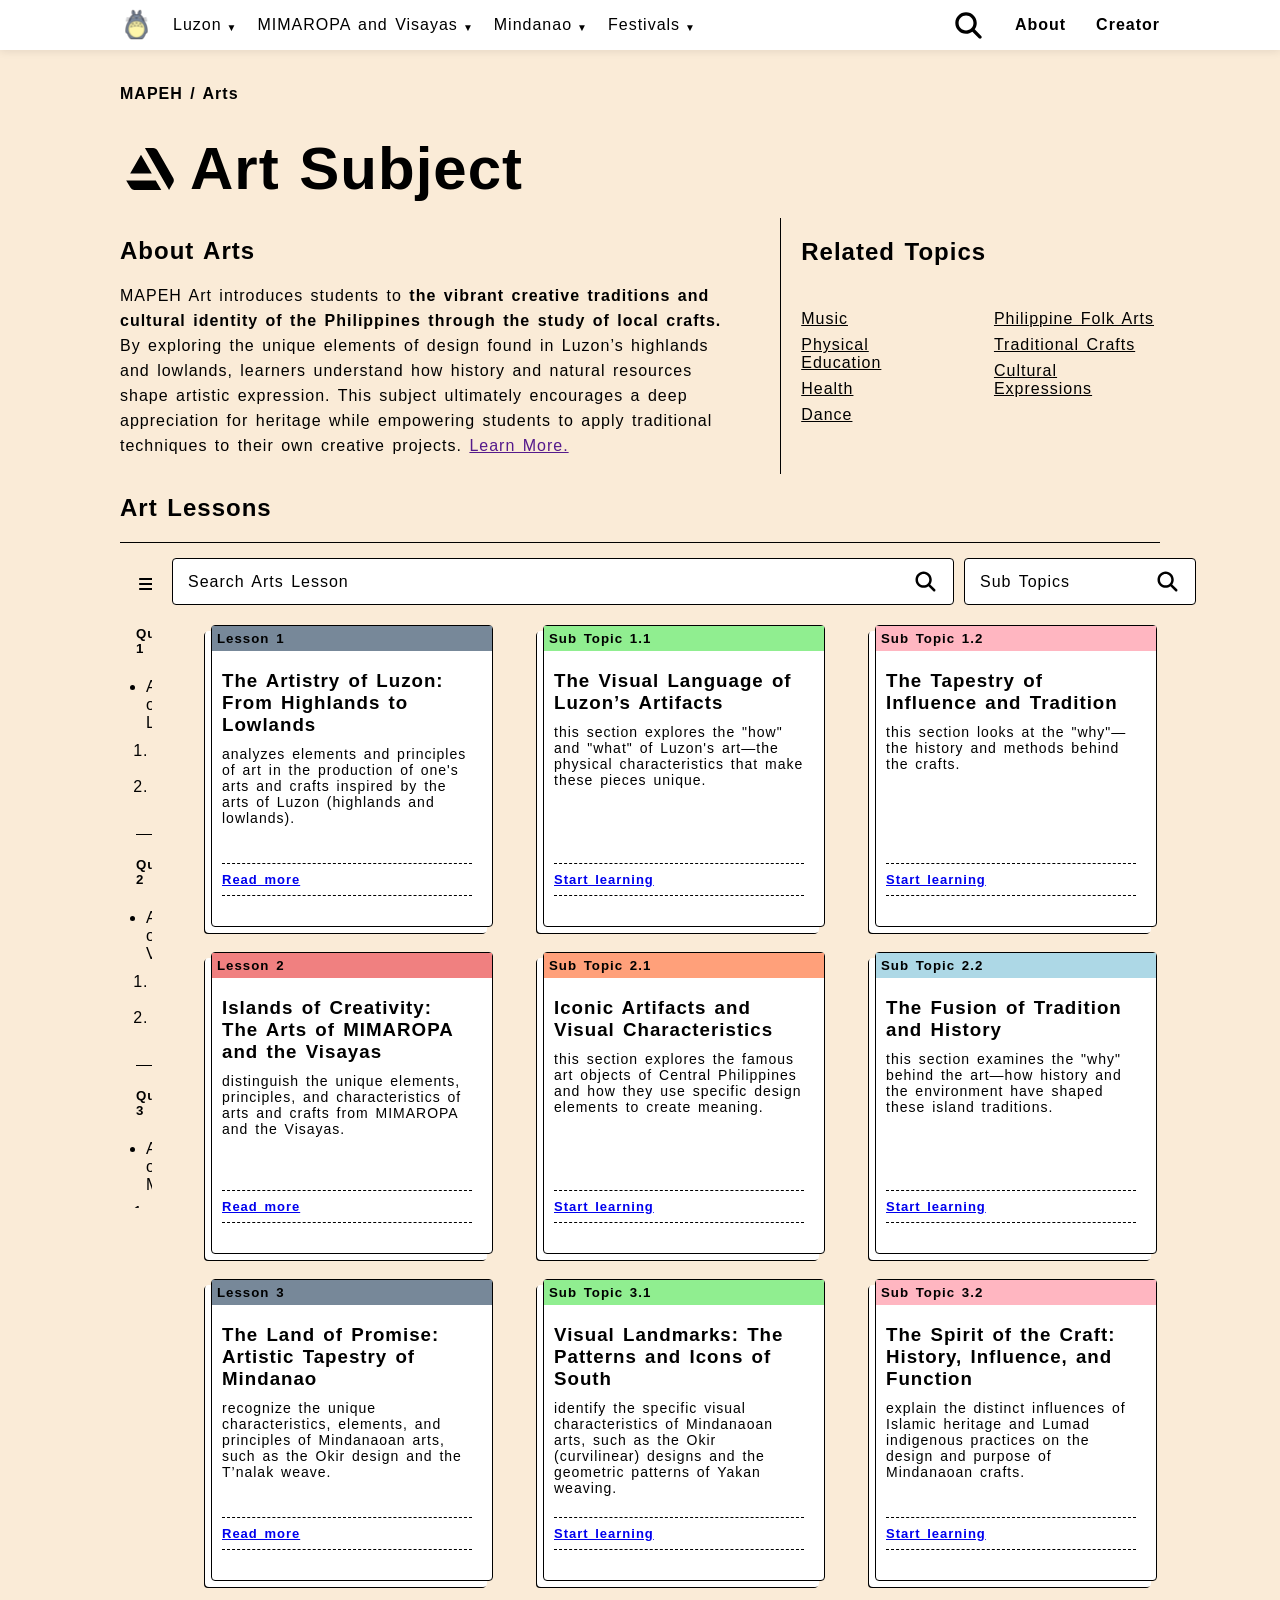
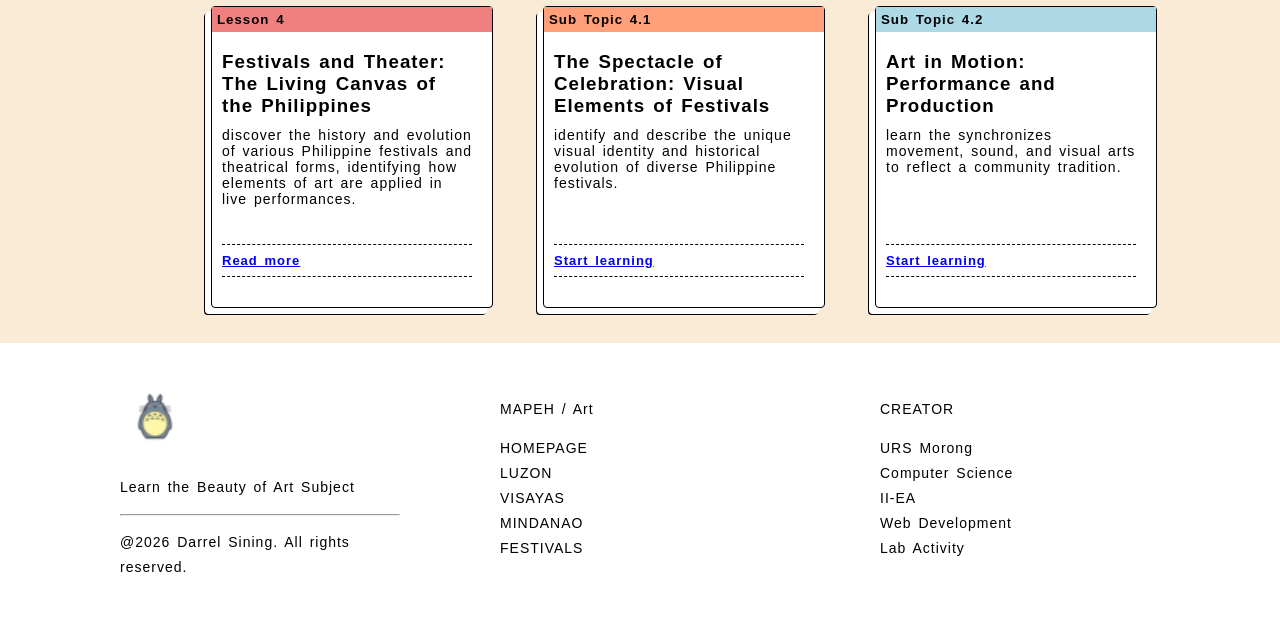
==== commit 6be97f1d: "lala" ====
--- a/index.html
+++ b/index.html
@@ -172,7 +172,7 @@
                     <h5 style="background-color: lightpink;">Sub Topic 3.2</h5>
                     <h3>The Spirit of the Craft: History, Influence, and Function</h3>
                     <p>explain the distinct influences of Islamic heritage and Lumad indigenous practices on the design and purpose of Mindanaoan crafts.</p>
-                    <h6>Start learning</h6>
+                    <h6><a href="subtopic3.2.html">Start learning</a></h6>
                 </div>
             </div>
             <div class="lesson-box">
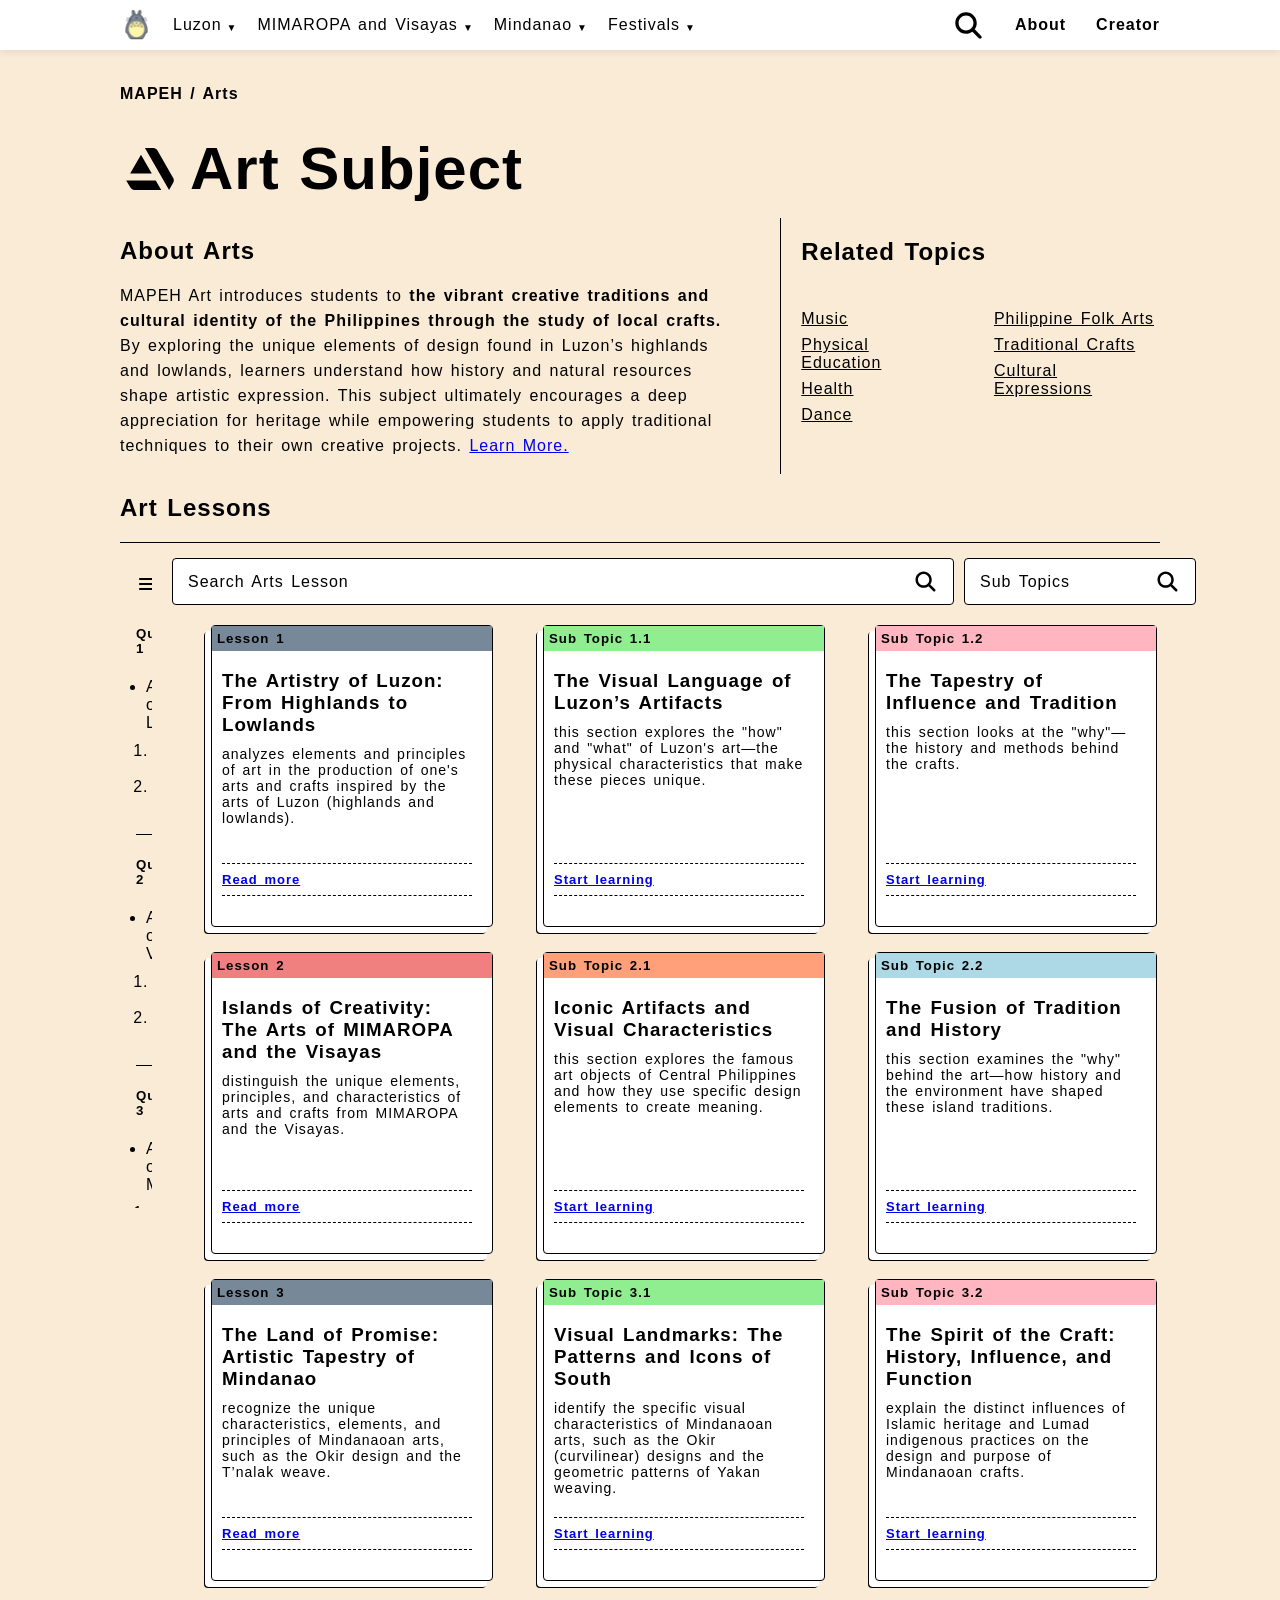
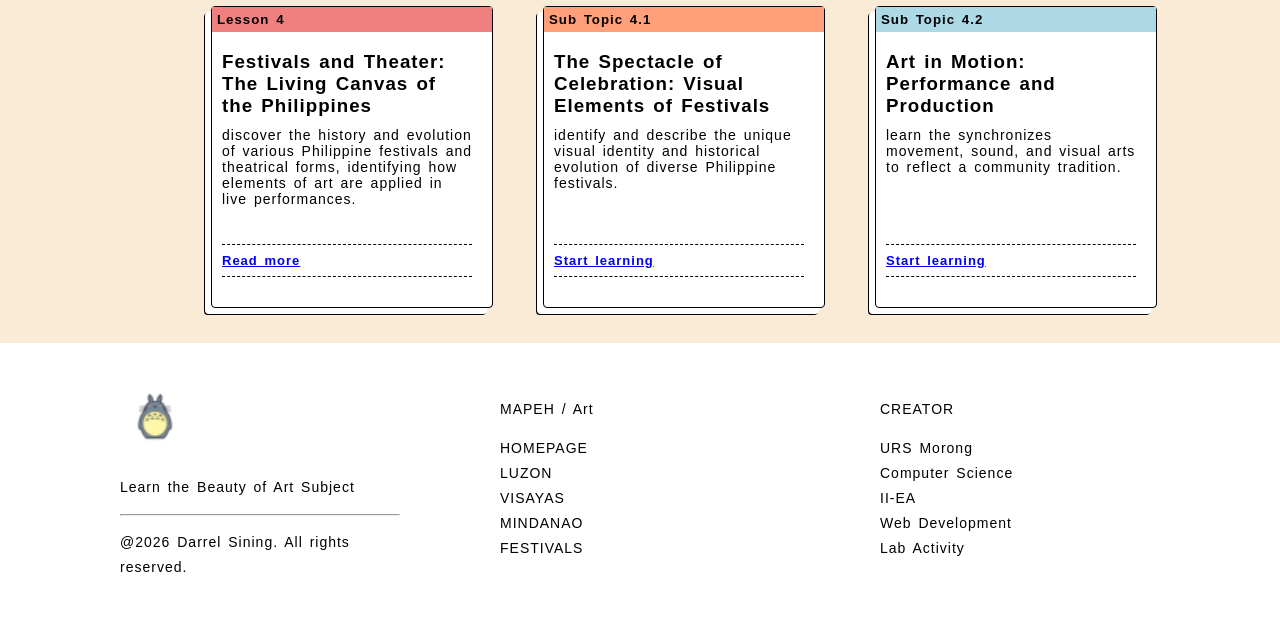
==== commit 45c66146: "yaw q naa" ====
--- a/index.html
+++ b/index.html
@@ -33,7 +33,7 @@
     <div class="introduction-infos-flex">
         <div class="introduction-infos">
             <h2>About Arts</h2>
-            <p>MAPEH Art introduces students to <b>the vibrant creative traditions and cultural identity of the Philippines through the study of local crafts.</b> By exploring the unique elements of design found in Luzon’s highlands and lowlands, learners understand how history and natural resources shape artistic expression. This subject ultimately encourages a deep appreciation for heritage while empowering students to apply traditional techniques to their own creative projects. <a href="">Learn More.</a></p>
+            <p>MAPEH Art introduces students to <b>the vibrant creative traditions and cultural identity of the Philippines through the study of local crafts.</b> By exploring the unique elements of design found in Luzon’s highlands and lowlands, learners understand how history and natural resources shape artistic expression. This subject ultimately encourages a deep appreciation for heritage while empowering students to apply traditional techniques to their own creative projects. <a href="https://artsandculture.google.com/">Learn More.</a></p>
         </div>
         <div class="related-topics">
             <h2>Related Topics</h2>
--- a/styles.css
+++ b/styles.css
@@ -445,4 +445,192 @@
 }
 .desc-text {
     padding: 10px;
+}
+
+/* Quiz */
+
+.quiz-page-header {
+    margin: 35px 120px 20px 120px;
+}
+.quiz-page-header p {
+    margin: 0;
+}
+.quiz-page-header .logo-text {
+    display: flex;
+    align-items: center;
+    gap: 10px;
+    font-size: 30px;
+    margin-bottom: -10px;
+    margin-top: -10px;
+}
+.quiz-page-header img {
+    width: 60px;
+    height: 60px;
+}
+.quiz-container {
+    max-width: 900px;
+    margin: 0 auto 40px auto;
+    padding: 0 20px;
+}
+.quiz-intro-box {
+    background-color: white;
+    border: 1px solid black;
+    border-radius: 4px;
+    padding: 20px 30px;
+    margin-bottom: 25px;
+    display: flex;
+    align-items: center;
+    gap: 20px;
+    box-shadow: -6px 6px 0px 0px white, -7px 7px 0px 0px black;
+}
+.quiz-intro-box img {
+    width: 40px;
+    height: 40px;
+}
+.quiz-intro-box p {
+    margin: 0;
+    line-height: 1.6;
+    font-size: 14px;
+}
+.quiz-intro-box h3 {
+    margin: 0 0 6px 0;
+}
+.quiz-progress {
+    display: flex;
+    justify-content: space-between;
+    align-items: center;
+    margin-bottom: 10px;
+    font-size: 14px;
+}
+.progress-bar-bg {
+    background-color: #ddd;
+    border: 1px solid black;
+    border-radius: 4px;
+    height: 10px;
+    width: 100%;
+    margin-bottom: 20px;
+}
+.progress-bar-fill {
+    background-color: cadetblue;
+    height: 100%;
+    border-radius: 4px;
+    transition: width 0.4s ease;
+}
+.question-card {
+    background-color: white;
+    border: 1px solid black;
+    border-radius: 4px;
+    padding: 25px 30px;
+    box-shadow: -6px 6px 0px 0px white, -7px 7px 0px 0px black;
+    display: block !important;
+    margin-bottom: 30px;
+}
+.question-card.active {
+    display: block;
+}
+.question-tag {
+    font-size: 12px;
+    font-weight: bold;
+    letter-spacing: 2px;
+    padding: 4px 10px;
+    border-radius: 4px;
+    display: inline-block;
+    margin-bottom: 12px;
+}
+.question-number {
+    font-size: 13px;
+    color: #555;
+    margin-bottom: 6px;
+}
+.question-text {
+    font-size: 16px;
+    font-weight: bold;
+    margin-bottom: 20px;
+    line-height: 1.5;
+}
+.choices {
+    display: flex;
+    flex-direction: column;
+    gap: 10px;
+}
+.choice-btn {
+    background-color: antiquewhite;
+    border: 1px solid black;
+    border-radius: 4px;
+    padding: 12px 16px;
+    text-align: left;
+    cursor: pointer;
+    font-family: sans-serif;
+    font-size: 14px;
+    letter-spacing: 1px;
+    word-spacing: 2px;
+    transition: background-color 0.2s;
+}
+.choice-btn:hover:not(:disabled) {
+    background-color: cadetblue;
+    color: white;
+}
+.answer-key-section {
+    margin-top: 50px;
+    padding: 30px;
+    background-color: white;
+    border: 2px solid black;
+    border-radius: 4px;
+    box-shadow: -6px 6px 0px 0px white, -7px 7px 0px 0px black;
+}
+.answer-key-item {
+    margin-bottom: 20px;
+    padding-bottom: 10px;
+    border-bottom: 1px dashed #ccc;
+}
+.answer-key-item:last-child {
+    border-bottom: none;
+}
+.correct-label {
+    color: green;
+    font-weight: bold;
+}
+
+/* Table Specific Styling */
+.data-table-container {
+    width: 100%;
+    overflow-x: auto;
+    margin-top: 20px;
+}
+
+.custom-table {
+    width: 100%;
+    border-collapse: collapse;
+    background-color: white;
+    border: 1px solid black;
+}
+
+.custom-table th {
+    background-color: cadetblue; /* Matches your quiz buttons */
+    color: white;
+    padding: 12px;
+    border: 1px solid black;
+    text-align: left;
+    font-size: 14px;
+    text-transform: uppercase;
+}
+
+.custom-table td {
+    padding: 12px;
+    border: 1px solid black;
+    font-size: 14px;
+    line-height: 1.4;
+}
+
+.custom-table tr:nth-child(even) {
+    background-color: #f9f9f9;
+}
+
+/* For the descriptive text below tables */
+.table-footer-note {
+    margin-top: 15px;
+    font-size: 13px;
+    font-style: italic;
+    border-left: 3px solid black;
+    padding-left: 10px;
 }
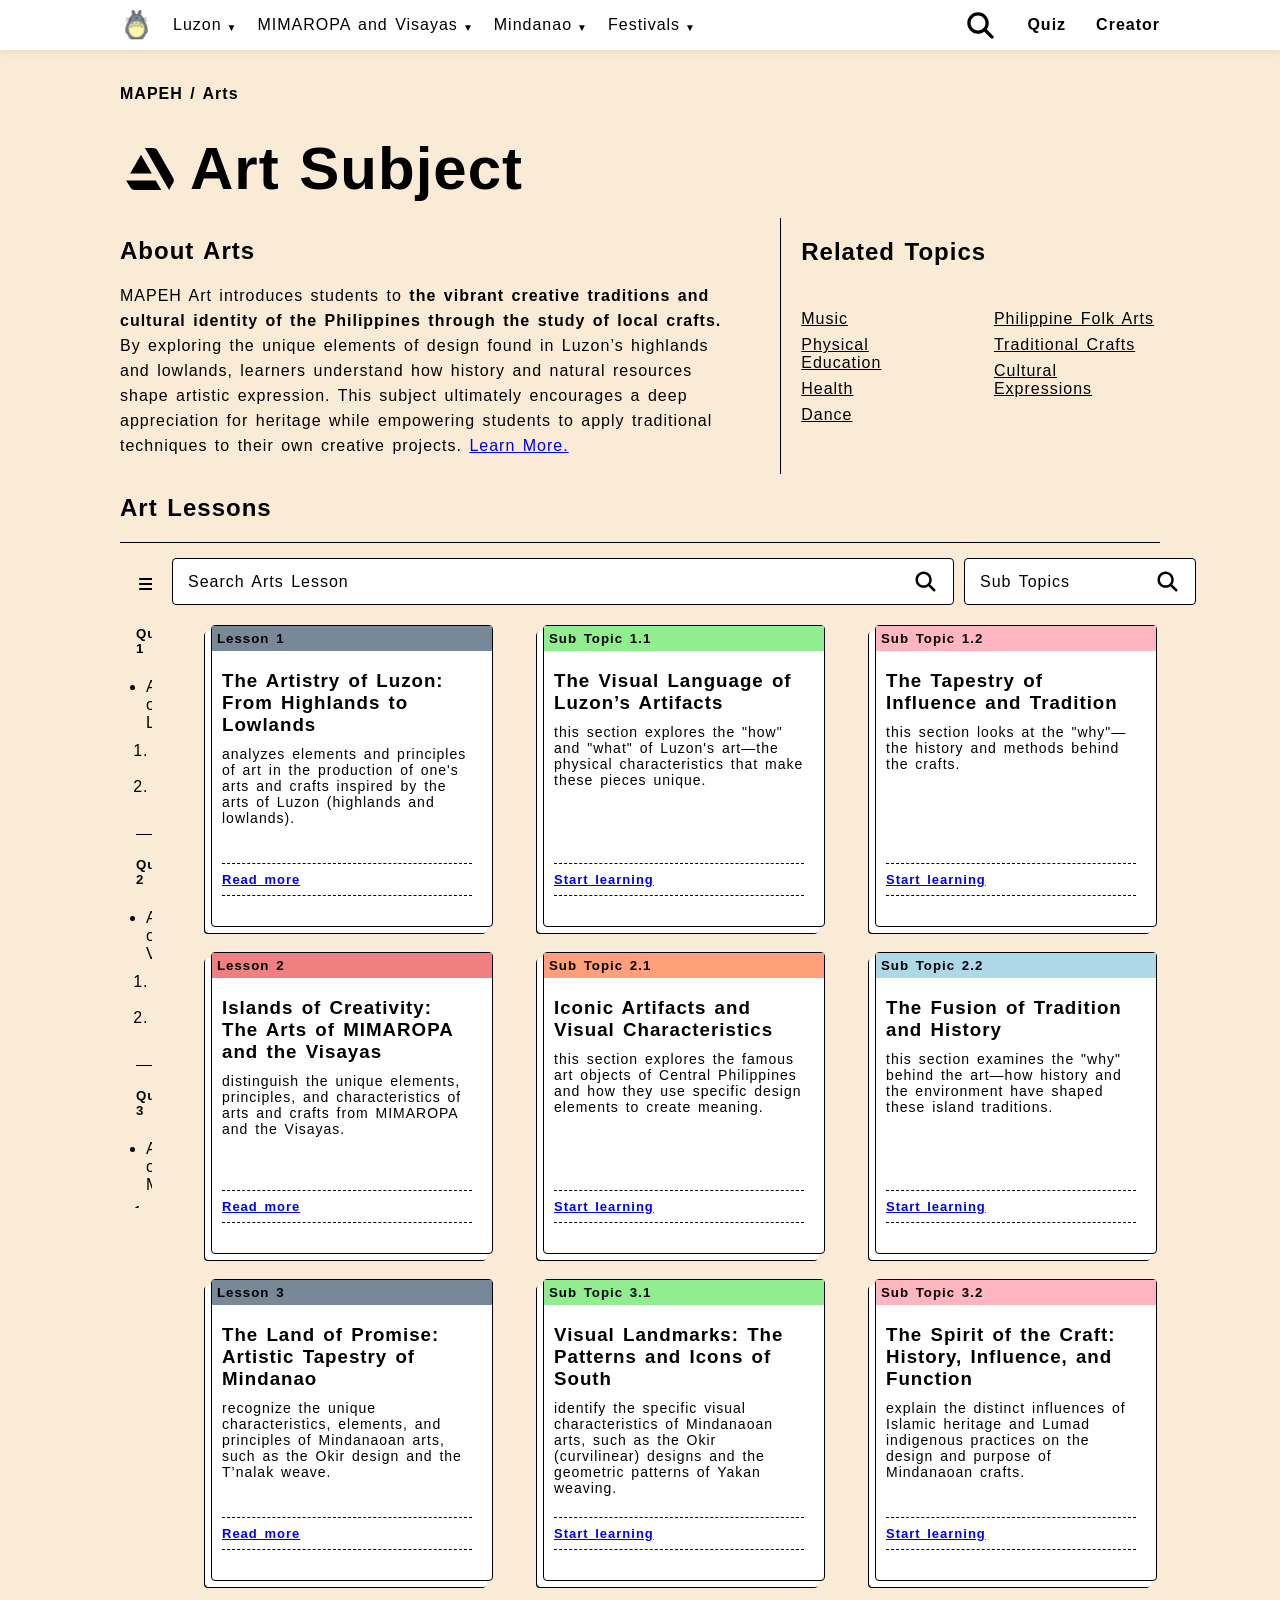
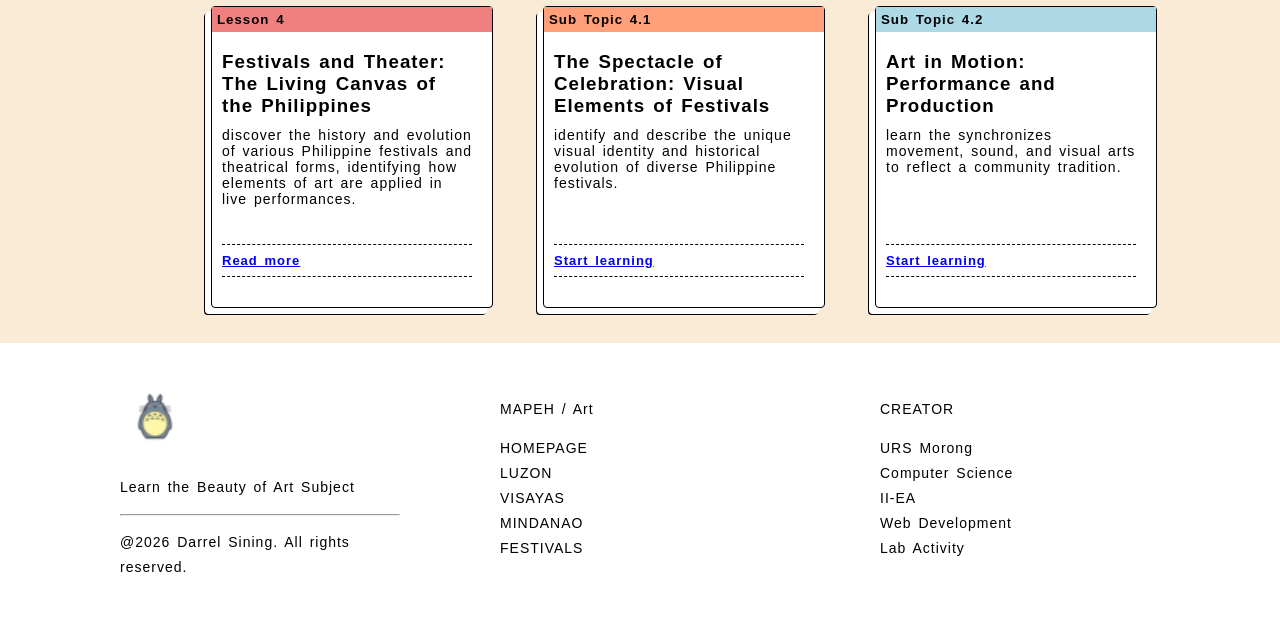
==== commit 73f94217: "ayaw mag green" ====
--- a/index.html
+++ b/index.html
@@ -19,8 +19,8 @@
         </div>
         <div class="more">
             <img src="assets/icons/search.svg" alt="search">
-            <p><a href=""><b>About</b></a></p>
-            <p><a href=""><b>Creator</b></a></p>
+            <p><a href="quiz.html"><b>Quiz</b></a></p>
+            <p><a href="creator.html"><b>Creator</b></a></p>
         </div>
     </div>
     <div class="introduction">
--- a/styles.css
+++ b/styles.css
@@ -633,4 +633,36 @@
     font-style: italic;
     border-left: 3px solid black;
     padding-left: 10px;
+}
+
+/* Vid */
+/* Video Container Styling */
+.video-desc-container {
+    width: 80%;
+    max-width: 900px;
+    margin: 30px auto;
+    background-color: white;
+    border: 1px solid black;
+    border-radius: 4px;
+    box-shadow: 6px 6px 0px 0px white, 7px 7px 0px 0px black;
+    display: flex;
+    flex-direction: column;
+    overflow: hidden;
+}
+
+.video-wrapper {
+    position: relative;
+    padding-bottom: 56.25%; /* 16:9 Aspect Ratio */
+    height: 0;
+    margin: 20px;
+}
+
+.video-wrapper iframe {
+    position: absolute;
+    top: 0;
+    left: 0;
+    width: 100%;
+    height: 100%;
+    border: 1px solid black;
+    border-radius: 4px;
 }
